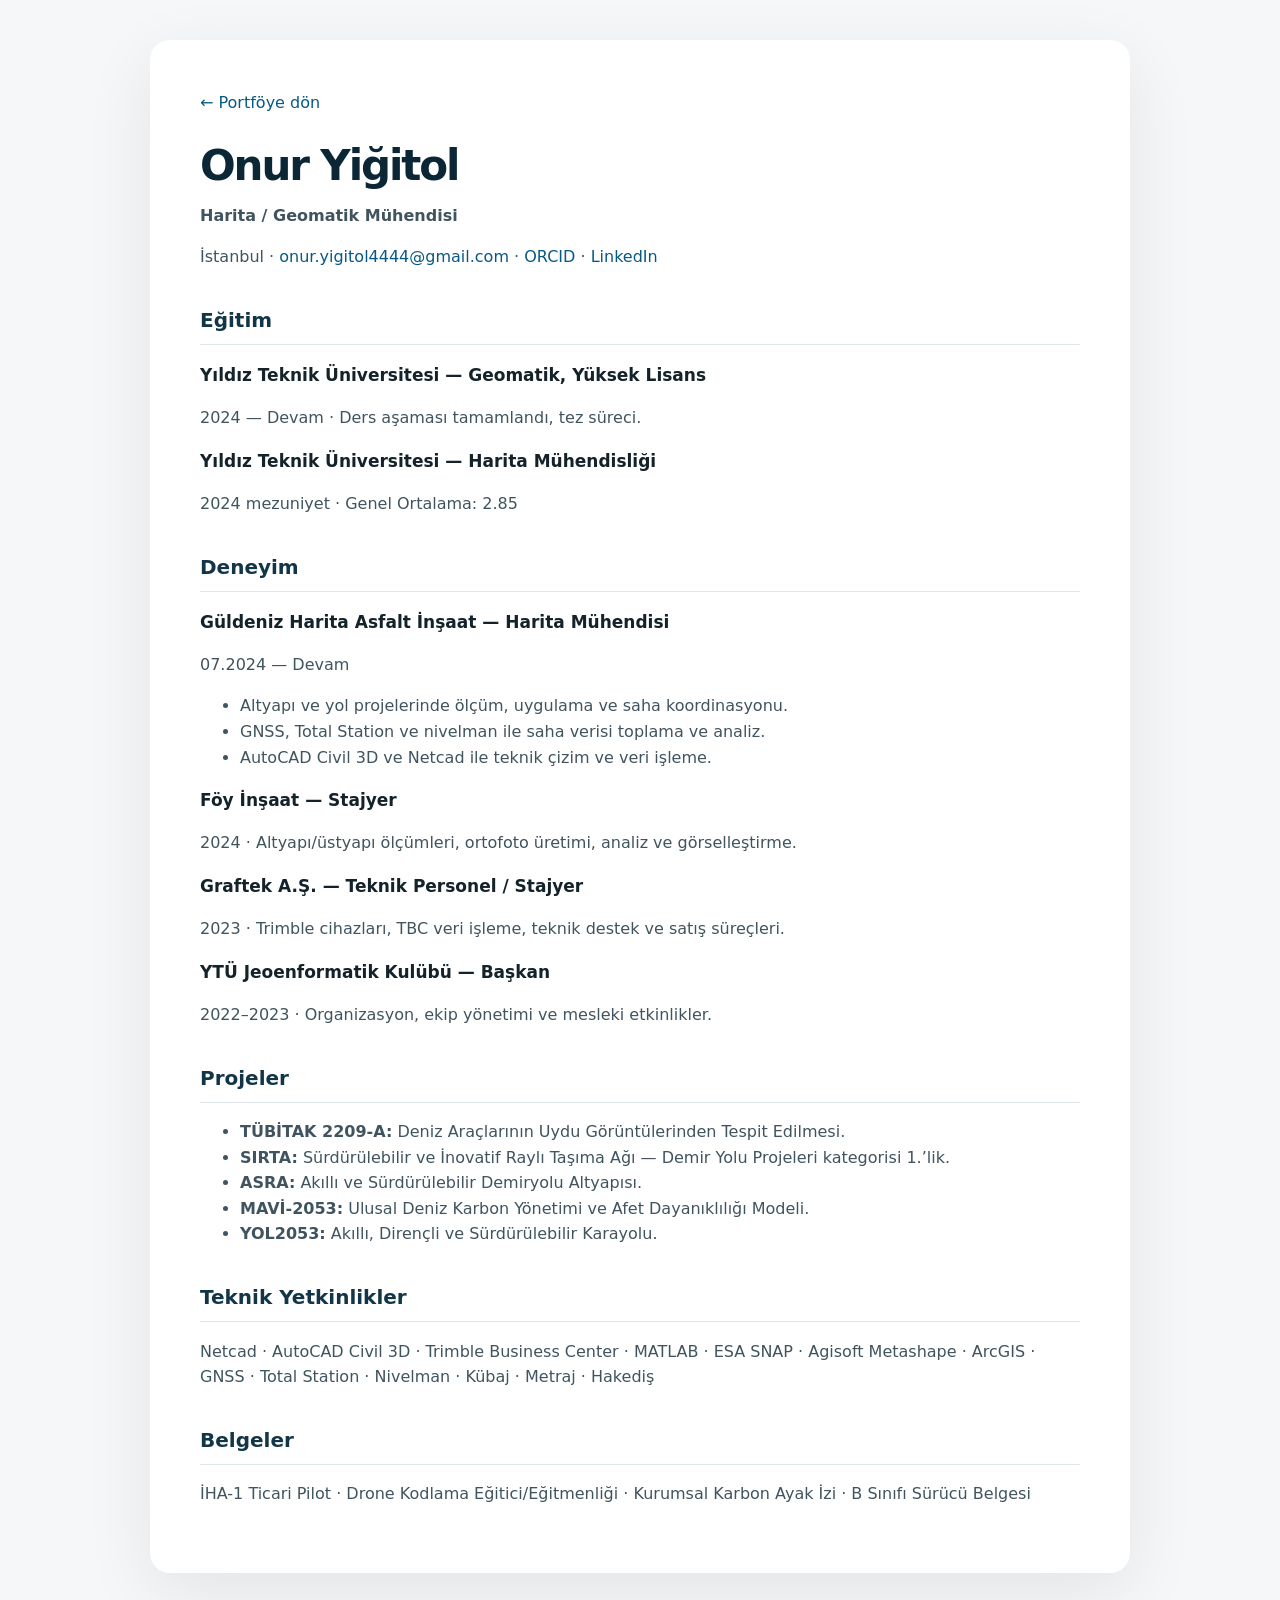
==== cv.html @ c5aec34a "Add web CV page" ====
<!doctype html><html lang="tr"><head><meta charset="utf-8"><meta name="viewport" content="width=device-width,initial-scale=1"><title>Onur Yiğitol | CV</title><link rel="stylesheet" href="styles.css"><style>body{background:#f5f7f8;color:#14222a}.cv{max-width:980px;margin:40px auto;background:#fff;padding:50px;border-radius:20px;box-shadow:0 20px 70px rgba(0,0,0,.08)}.cv h1{font-size:42px;color:#0b2635;margin:0}.cv h2{font-size:20px;margin-top:34px;border-bottom:1px solid #dfe7eb;padding-bottom:8px;color:#123548}.cv h3{font-size:17px;margin-bottom:5px}.cv p,.cv li{color:#40545f}.cv a{color:#075985}.back{display:inline-block;margin-bottom:28px;color:#075985}@media(max-width:700px){.cv{margin:0;border-radius:0;padding:28px 20px}}</style></head><body><main class="cv"><a class="back" href="index.html">← Portföye dön</a><h1>Onur Yiğitol</h1><p><strong>Harita / Geomatik Mühendisi</strong></p><p>İstanbul · <a href="mailto:onur.yigitol4444@gmail.com">onur.yigitol4444@gmail.com</a> · <a href="https://orcid.org/0009-0001-2843-5909">ORCID</a> · <a href="https://www.linkedin.com/in/onur-yi%C4%9Fitol-873518245/">LinkedIn</a></p><h2>Eğitim</h2><h3>Yıldız Teknik Üniversitesi — Geomatik, Yüksek Lisans</h3><p>2024 — Devam · Ders aşaması tamamlandı, tez süreci.</p><h3>Yıldız Teknik Üniversitesi — Harita Mühendisliği</h3><p>2024 mezuniyet · Genel Ortalama: 2.85</p><h2>Deneyim</h2><h3>Güldeniz Harita Asfalt İnşaat — Harita Mühendisi</h3><p>07.2024 — Devam</p><ul><li>Altyapı ve yol projelerinde ölçüm, uygulama ve saha koordinasyonu.</li><li>GNSS, Total Station ve nivelman ile saha verisi toplama ve analiz.</li><li>AutoCAD Civil 3D ve Netcad ile teknik çizim ve veri işleme.</li></ul><h3>Föy İnşaat — Stajyer</h3><p>2024 · Altyapı/üstyapı ölçümleri, ortofoto üretimi, analiz ve görselleştirme.</p><h3>Graftek A.Ş. — Teknik Personel / Stajyer</h3><p>2023 · Trimble cihazları, TBC veri işleme, teknik destek ve satış süreçleri.</p><h3>YTÜ Jeoenformatik Kulübü — Başkan</h3><p>2022–2023 · Organizasyon, ekip yönetimi ve mesleki etkinlikler.</p><h2>Projeler</h2><ul><li><strong>TÜBİTAK 2209-A:</strong> Deniz Araçlarının Uydu Görüntülerinden Tespit Edilmesi.</li><li><strong>SIRTA:</strong> Sürdürülebilir ve İnovatif Raylı Taşıma Ağı — Demir Yolu Projeleri kategorisi 1.’lik.</li><li><strong>ASRA:</strong> Akıllı ve Sürdürülebilir Demiryolu Altyapısı.</li><li><strong>MAVİ-2053:</strong> Ulusal Deniz Karbon Yönetimi ve Afet Dayanıklılığı Modeli.</li><li><strong>YOL2053:</strong> Akıllı, Dirençli ve Sürdürülebilir Karayolu.</li></ul><h2>Teknik Yetkinlikler</h2><p>Netcad · AutoCAD Civil 3D · Trimble Business Center · MATLAB · ESA SNAP · Agisoft Metashape · ArcGIS · GNSS · Total Station · Nivelman · Kübaj · Metraj · Hakediş</p><h2>Belgeler</h2><p>İHA-1 Ticari Pilot · Drone Kodlama Eğitici/Eğitmenliği · Kurumsal Karbon Ayak İzi · B Sınıfı Sürücü Belgesi</p></main></body></html>
---- styles.css ----
:root{--bg:#06131d;--bg2:#0b1f2d;--card:#0e2635;--line:rgba(255,255,255,.12);--text:#eef7fb;--muted:#a9c0cd;--cyan:#6ee7f9;--green:#8bef9c;--gold:#f5d57a;--max:1180px}*{box-sizing:border-box}html{scroll-behavior:smooth}body{margin:0;background:linear-gradient(180deg,#06131d,#081824 55%,#06131d);color:var(--text);font-family:Inter,ui-sans-serif,system-ui,-apple-system,BlinkMacSystemFont,"Segoe UI",sans-serif;line-height:1.6}a{color:inherit;text-decoration:none}.topbar{position:sticky;top:0;z-index:20;height:72px;display:flex;align-items:center;justify-content:space-between;padding:0 max(24px,calc((100vw - var(--max))/2));background:rgba(6,19,29,.82);backdrop-filter:blur(18px);border-bottom:1px solid var(--line)}.brand{display:flex;gap:12px;align-items:center;font-weight:800}.brand-mark{width:38px;height:38px;border:1px solid rgba(110,231,249,.45);border-radius:12px;display:grid;place-items:center;color:var(--cyan);background:rgba(110,231,249,.08)}nav{display:flex;gap:24px}nav a{font-size:14px;color:#c8d8e2}nav a:hover{color:white}.menu{display:none;background:none;border:0;color:white;font-size:24px}.hero{max-width:var(--max);min-height:calc(100vh - 72px);margin:auto;padding:80px 24px;display:grid;grid-template-columns:1.4fr .7fr;align-items:center;gap:72px;position:relative}.hero-grid{position:absolute;inset:0;background-image:linear-gradient(rgba(110,231,249,.035) 1px,transparent 1px),linear-gradient(90deg,rgba(110,231,249,.035) 1px,transparent 1px);background-size:42px 42px;mask-image:linear-gradient(to bottom,black,transparent 86%);pointer-events:none}.eyebrow,.mini{letter-spacing:.16em;font-size:12px;font-weight:800;color:var(--cyan)}h1{font-size:clamp(42px,6vw,76px);line-height:1.03;letter-spacing:-.05em;margin:18px 0 24px;max-width:900px}h1 em{font-style:normal;color:var(--cyan)}.lead{font-size:19px;max-width:760px;color:var(--muted)}.actions{display:flex;gap:12px;margin:32px 0}.btn{padding:13px 18px;border-radius:12px;font-weight:700;border:1px solid var(--line)}.btn.primary{background:var(--cyan);color:#05202a}.btn.secondary{background:rgba(255,255,255,.04)}.hero-badges{display:flex;flex-wrap:wrap;gap:12px;margin-top:30px}.hero-badges span{font-size:13px;padding:10px 12px;border-radius:999px;border:1px solid var(--line);color:#bed0d9;background:rgba(255,255,255,.025)}.hero-badges b{color:white}.portrait-wrap{position:relative}.portrait-frame{border-radius:30px;overflow:hidden;border:1px solid rgba(110,231,249,.25);box-shadow:0 30px 80px rgba(0,0,0,.35);background:#0b2533}.portrait-frame img{width:100%;display:block;aspect-ratio:4/5;object-fit:cover}.profile-note{margin:-34px 18px 0;position:relative;padding:16px 18px;background:rgba(9,28,39,.95);border:1px solid var(--line);border-radius:18px;display:flex;flex-direction:column;box-shadow:0 15px 40px rgba(0,0,0,.3)}.profile-note span{font-size:13px;color:var(--muted)}.section{max-width:var(--max);margin:auto;padding:100px 24px}.section-title{display:grid;grid-template-columns:52px 1fr;gap:20px;margin-bottom:48px}.section-title>span{font-size:13px;color:var(--cyan);padding-top:8px}.section-title p{font-size:12px;letter-spacing:.18em;font-weight:800;color:var(--muted);margin:0}.section-title h2{font-size:clamp(30px,4vw,48px);letter-spacing:-.04em;line-height:1.08;margin:7px 0 0}.about-layout{display:grid;grid-template-columns:1.2fr .8fr;gap:30px}.copy{font-size:18px;color:#c9d8df}.focus-card,.academic-card,.research-panel,.contact-card{border:1px solid var(--line);background:linear-gradient(145deg,rgba(255,255,255,.045),rgba(255,255,255,.018));border-radius:24px;padding:28px}.focus-grid{display:flex;flex-wrap:wrap;gap:9px;margin-top:20px}.focus-grid span,.skills-grid span,.certs span,.chips span{padding:8px 10px;border-radius:10px;background:rgba(110,231,249,.07);border:1px solid rgba(110,231,249,.14);font-size:13px;color:#d7e8ef}.timeline{border-left:1px solid var(--line);margin-left:9px}.exp{display:grid;grid-template-columns:180px 1fr;gap:36px;padding:0 0 42px 30px;position:relative}.exp:before{content:"";position:absolute;left:-6px;top:7px;width:11px;height:11px;border-radius:50%;background:var(--cyan);box-shadow:0 0 0 7px rgba(110,231,249,.08)}.exp-date{color:var(--cyan);font-size:13px;font-weight:800}.exp h3{font-size:22px;margin:0}.exp h4{font-size:14px;margin:3px 0 10px;color:#a9c0cd;font-weight:600}.exp p{margin:0;color:var(--muted)}.project-grid{display:grid;grid-template-columns:repeat(2,1fr);gap:18px}.project-card{min-height:280px;border-radius:26px;padding:26px;border:1px solid var(--line);position:relative;overflow:hidden;display:flex;flex-direction:column;justify-content:flex-end;transition:.25s ease}.project-card:before{content:"";position:absolute;width:240px;height:240px;border-radius:50%;right:-70px;top:-80px;background:radial-gradient(circle,rgba(255,255,255,.16),transparent 68%)}.project-card:hover{transform:translateY(-4px);border-color:rgba(110,231,249,.45)}.accent-a{background:linear-gradient(145deg,#163b32,#0a2026)}.accent-b{background:linear-gradient(145deg,#17345d,#0a2026)}.accent-c{background:linear-gradient(145deg,#3e3820,#0a2026)}.accent-d{background:linear-gradient(145deg,#0d3a53,#0a2026)}.accent-e{background:linear-gradient(145deg,#3b293a,#0a2026)}.accent-f{background:linear-gradient(145deg,#123f47,#0a2026)}.accent-g{background:linear-gradient(145deg,#1f4027,#0a2026)}.accent-h{background:linear-gradient(145deg,#292d57,#0a2026)}.project-symbol{position:absolute;right:24px;top:12px;font-size:92px;font-weight:900;opacity:.07;line-height:1}.tag{align-self:flex-start;padding:6px 9px;border-radius:999px;border:1px solid rgba(255,255,255,.15);font-size:10px;letter-spacing:.12em;font-weight:800;color:#d7e8ef;margin-bottom:12px}.tag.award{color:#ffe9a7;border-color:rgba(245,213,122,.35);background:rgba(245,213,122,.08)}.project-card h3{font-size:28px;margin:0 0 4px}.project-card p{font-size:17px;margin:0 0 12px;color:#d8e5ea}.project-card small{color:#a9c0cd;max-width:520px}.project-more{margin-top:20px;padding:16px 20px;border-left:2px solid var(--cyan);color:var(--muted);background:rgba(255,255,255,.02)}.academic-grid{display:grid;grid-template-columns:repeat(3,1fr);gap:18px}.academic-card h3{font-size:22px;margin:12px 0}.academic-card p{color:var(--muted)}.link-card:hover{border-color:rgba(110,231,249,.45)}.research-panel{margin-top:18px;display:grid;grid-template-columns:1.25fr .75fr;gap:28px;align-items:center}.research-panel h3{font-size:28px;margin:10px 0}.research-panel p{color:var(--muted)}.map-graphic{min-height:190px;border-radius:20px;background:radial-gradient(circle at 30% 30%,rgba(110,231,249,.22),transparent 35%),linear-gradient(145deg,#0d3142,#0a1c28);border:1px solid rgba(110,231,249,.18);display:grid;grid-template-columns:1fr 1fr;gap:10px;padding:20px}.map-graphic span{display:grid;place-items:center;border:1px solid rgba(255,255,255,.11);border-radius:14px;color:var(--cyan);font-size:12px;letter-spacing:.1em;font-weight:800;background:rgba(255,255,255,.03)}.skills-grid{display:grid;grid-template-columns:repeat(3,1fr);gap:18px}.skills-grid>div{border:1px solid var(--line);border-radius:22px;padding:24px;background:rgba(255,255,255,.025)}.skills-grid h3{margin-top:0}.skills-grid span{display:inline-block;margin:4px 2px}.certs{display:flex;flex-wrap:wrap;gap:8px;margin-top:20px}.contact-card{padding:48px}.contact-card h2{font-size:clamp(30px,4vw,50px);line-height:1.08;max-width:900px}.contact-links{display:flex;flex-wrap:wrap;gap:12px;margin-top:30px}.contact-links a{padding:12px 15px;border:1px solid var(--line);border-radius:12px}.contact-links a:hover{border-color:var(--cyan)}footer{max-width:var(--max);margin:auto;padding:30px 24px 50px;border-top:1px solid var(--line);display:flex;justify-content:space-between;color:#7895a5;font-size:13px}.reveal{opacity:0;transform:translateY(18px);transition:.7s ease}.reveal.visible{opacity:1;transform:none}@media(max-width:900px){nav{display:none;position:absolute;top:72px;left:0;right:0;flex-direction:column;background:#081722;padding:20px 24px;border-bottom:1px solid var(--line)}nav.open{display:flex}.menu{display:block}.hero{grid-template-columns:1fr;padding-top:55px}.portrait-wrap{max-width:440px}.about-layout,.academic-grid,.research-panel,.skills-grid{grid-template-columns:1fr}.project-grid{grid-template-columns:1fr}.exp{grid-template-columns:1fr;gap:5px}.contact-card{padding:28px}footer{flex-direction:column;gap:8px}}@media(max-width:560px){h1{font-size:44px}.hero-badges{flex-direction:column;align-items:flex-start}.actions{flex-direction:column}.section{padding:78px 18px}.topbar{padding:0 18px}.section-title{grid-template-columns:35px 1fr}}
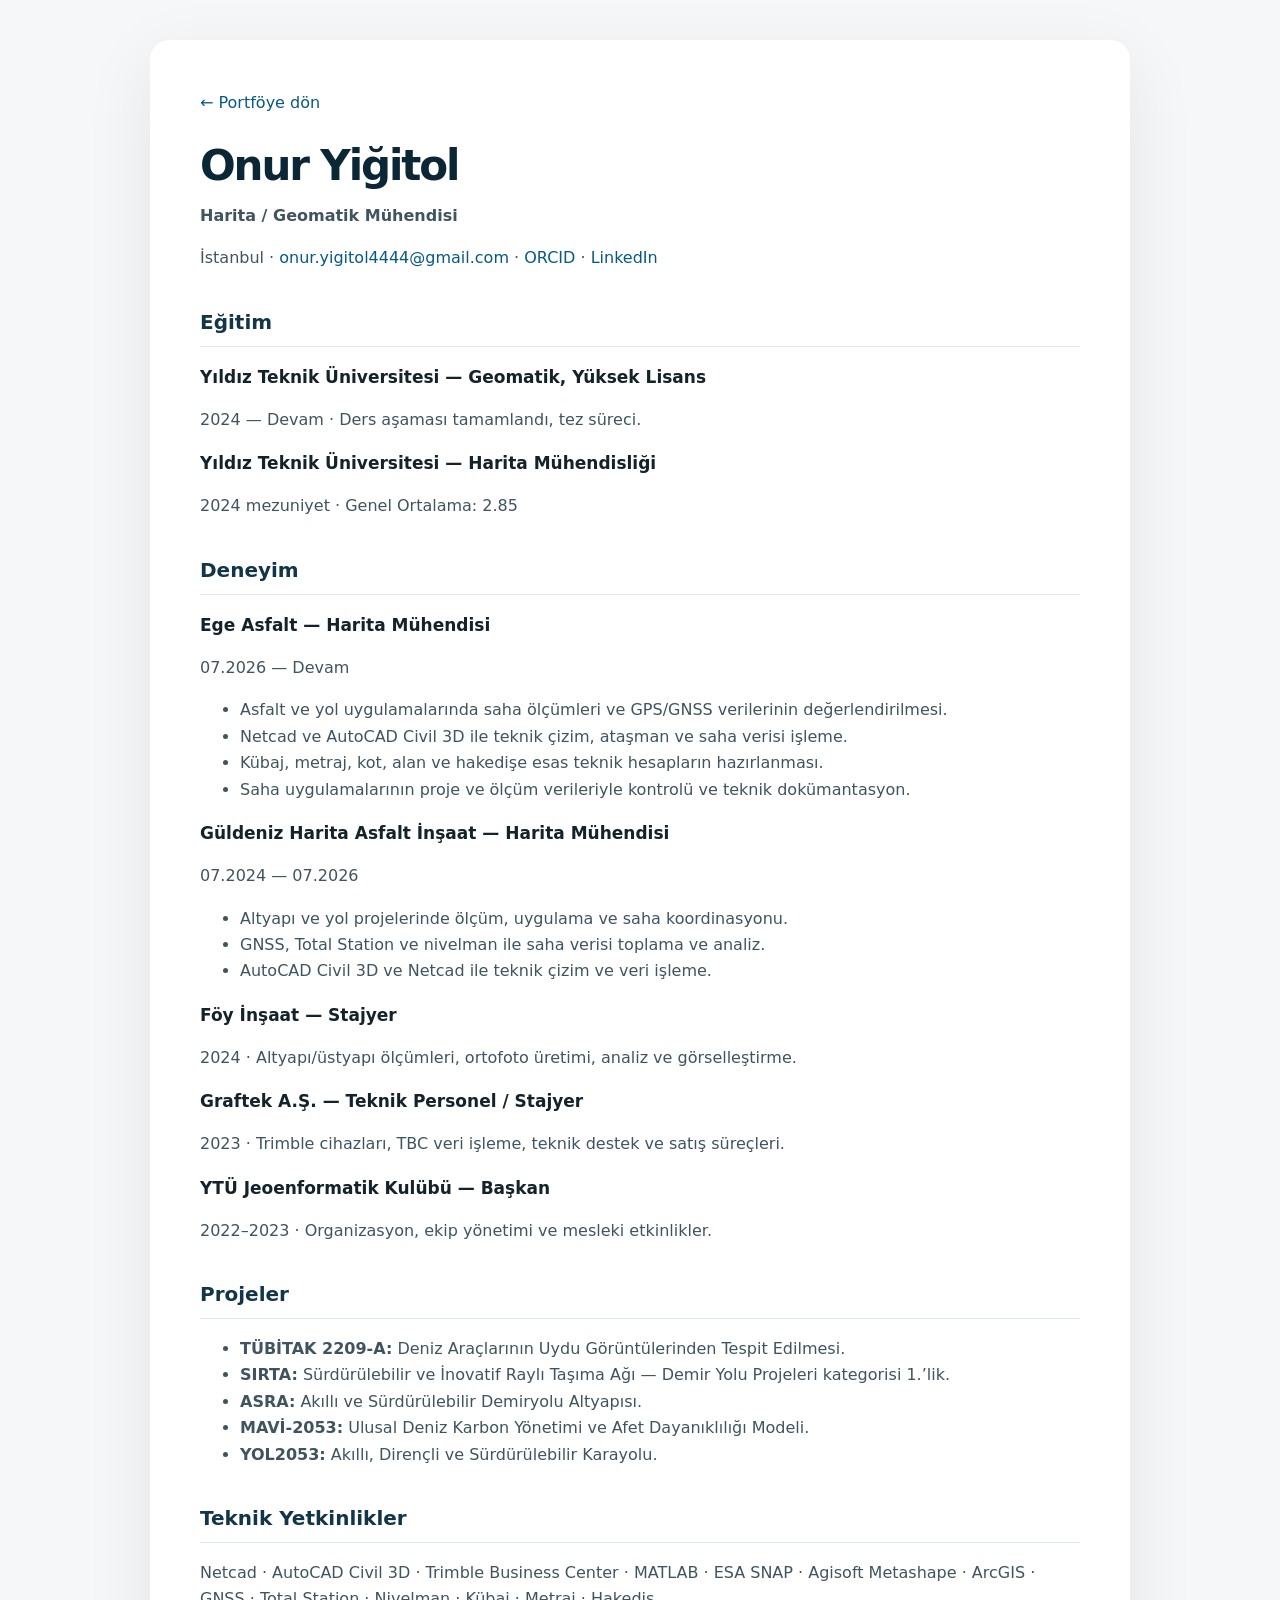
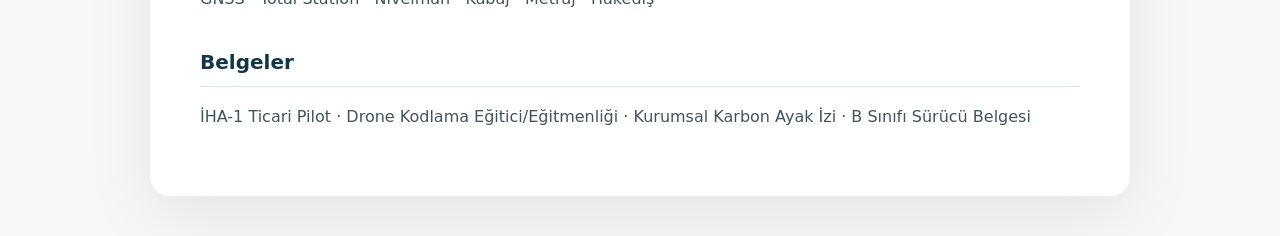
==== commit aa7fc029: "Update CV with Ege Asfalt experience" ====
--- a/cv.html
+++ b/cv.html
@@ -1 +1 @@
-<!doctype html><html lang="tr"><head><meta charset="utf-8"><meta name="viewport" content="width=device-width,initial-scale=1"><title>Onur Yiğitol | CV</title><link rel="stylesheet" href="styles.css"><style>body{background:#f5f7f8;color:#14222a}.cv{max-width:980px;margin:40px auto;background:#fff;padding:50px;border-radius:20px;box-shadow:0 20px 70px rgba(0,0,0,.08)}.cv h1{font-size:42px;color:#0b2635;margin:0}.cv h2{font-size:20px;margin-top:34px;border-bottom:1px solid #dfe7eb;padding-bottom:8px;color:#123548}.cv h3{font-size:17px;margin-bottom:5px}.cv p,.cv li{color:#40545f}.cv a{color:#075985}.back{display:inline-block;margin-bottom:28px;color:#075985}@media(max-width:700px){.cv{margin:0;border-radius:0;padding:28px 20px}}</style></head><body><main class="cv"><a class="back" href="index.html">← Portföye dön</a><h1>Onur Yiğitol</h1><p><strong>Harita / Geomatik Mühendisi</strong></p><p>İstanbul · <a href="mailto:onur.yigitol4444@gmail.com">onur.yigitol4444@gmail.com</a> · <a href="https://orcid.org/0009-0001-2843-5909">ORCID</a> · <a href="https://www.linkedin.com/in/onur-yi%C4%9Fitol-873518245/">LinkedIn</a></p><h2>Eğitim</h2><h3>Yıldız Teknik Üniversitesi — Geomatik, Yüksek Lisans</h3><p>2024 — Devam · Ders aşaması tamamlandı, tez süreci.</p><h3>Yıldız Teknik Üniversitesi — Harita Mühendisliği</h3><p>2024 mezuniyet · Genel Ortalama: 2.85</p><h2>Deneyim</h2><h3>Güldeniz Harita Asfalt İnşaat — Harita Mühendisi</h3><p>07.2024 — Devam</p><ul><li>Altyapı ve yol projelerinde ölçüm, uygulama ve saha koordinasyonu.</li><li>GNSS, Total Station ve nivelman ile saha verisi toplama ve analiz.</li><li>AutoCAD Civil 3D ve Netcad ile teknik çizim ve veri işleme.</li></ul><h3>Föy İnşaat — Stajyer</h3><p>2024 · Altyapı/üstyapı ölçümleri, ortofoto üretimi, analiz ve görselleştirme.</p><h3>Graftek A.Ş. — Teknik Personel / Stajyer</h3><p>2023 · Trimble cihazları, TBC veri işleme, teknik destek ve satış süreçleri.</p><h3>YTÜ Jeoenformatik Kulübü — Başkan</h3><p>2022–2023 · Organizasyon, ekip yönetimi ve mesleki etkinlikler.</p><h2>Projeler</h2><ul><li><strong>TÜBİTAK 2209-A:</strong> Deniz Araçlarının Uydu Görüntülerinden Tespit Edilmesi.</li><li><strong>SIRTA:</strong> Sürdürülebilir ve İnovatif Raylı Taşıma Ağı — Demir Yolu Projeleri kategorisi 1.’lik.</li><li><strong>ASRA:</strong> Akıllı ve Sürdürülebilir Demiryolu Altyapısı.</li><li><strong>MAVİ-2053:</strong> Ulusal Deniz Karbon Yönetimi ve Afet Dayanıklılığı Modeli.</li><li><strong>YOL2053:</strong> Akıllı, Dirençli ve Sürdürülebilir Karayolu.</li></ul><h2>Teknik Yetkinlikler</h2><p>Netcad · AutoCAD Civil 3D · Trimble Business Center · MATLAB · ESA SNAP · Agisoft Metashape · ArcGIS · GNSS · Total Station · Nivelman · Kübaj · Metraj · Hakediş</p><h2>Belgeler</h2><p>İHA-1 Ticari Pilot · Drone Kodlama Eğitici/Eğitmenliği · Kurumsal Karbon Ayak İzi · B Sınıfı Sürücü Belgesi</p></main></body></html>+<!doctype html><html lang="tr"><head><meta charset="utf-8"><meta name="viewport" content="width=device-width,initial-scale=1"><title>Onur Yiğitol | CV</title><link rel="stylesheet" href="styles.css"><style>body{background:#f5f7f8;color:#14222a}.cv{max-width:980px;margin:40px auto;background:#fff;padding:50px;border-radius:20px;box-shadow:0 20px 70px rgba(0,0,0,.08)}.cv h1{font-size:42px;color:#0b2635;margin:0}.cv h2{font-size:20px;margin-top:34px;border-bottom:1px solid #dfe7eb;padding-bottom:8px;color:#123548}.cv h3{font-size:17px;margin-bottom:5px}.cv p,.cv li{color:#40545f;line-height:1.65}.cv a{color:#075985}.back{display:inline-block;margin-bottom:28px;color:#075985}@media(max-width:700px){.cv{margin:0;border-radius:0;padding:28px 20px}}</style></head><body><main class="cv"><a class="back" href="index.html">← Portföye dön</a><h1>Onur Yiğitol</h1><p><strong>Harita / Geomatik Mühendisi</strong></p><p>İstanbul · <a href="mailto:onur.yigitol4444@gmail.com">onur.yigitol4444@gmail.com</a> · <a href="https://orcid.org/0009-0001-2843-5909">ORCID</a> · <a href="https://www.linkedin.com/in/onur-yi%C4%9Fitol-873518245/">LinkedIn</a></p><h2>Eğitim</h2><h3>Yıldız Teknik Üniversitesi — Geomatik, Yüksek Lisans</h3><p>2024 — Devam · Ders aşaması tamamlandı, tez süreci.</p><h3>Yıldız Teknik Üniversitesi — Harita Mühendisliği</h3><p>2024 mezuniyet · Genel Ortalama: 2.85</p><h2>Deneyim</h2><h3>Ege Asfalt — Harita Mühendisi</h3><p>07.2026 — Devam</p><ul><li>Asfalt ve yol uygulamalarında saha ölçümleri ve GPS/GNSS verilerinin değerlendirilmesi.</li><li>Netcad ve AutoCAD Civil 3D ile teknik çizim, ataşman ve saha verisi işleme.</li><li>Kübaj, metraj, kot, alan ve hakedişe esas teknik hesapların hazırlanması.</li><li>Saha uygulamalarının proje ve ölçüm verileriyle kontrolü ve teknik dokümantasyon.</li></ul><h3>Güldeniz Harita Asfalt İnşaat — Harita Mühendisi</h3><p>07.2024 — 07.2026</p><ul><li>Altyapı ve yol projelerinde ölçüm, uygulama ve saha koordinasyonu.</li><li>GNSS, Total Station ve nivelman ile saha verisi toplama ve analiz.</li><li>AutoCAD Civil 3D ve Netcad ile teknik çizim ve veri işleme.</li></ul><h3>Föy İnşaat — Stajyer</h3><p>2024 · Altyapı/üstyapı ölçümleri, ortofoto üretimi, analiz ve görselleştirme.</p><h3>Graftek A.Ş. — Teknik Personel / Stajyer</h3><p>2023 · Trimble cihazları, TBC veri işleme, teknik destek ve satış süreçleri.</p><h3>YTÜ Jeoenformatik Kulübü — Başkan</h3><p>2022–2023 · Organizasyon, ekip yönetimi ve mesleki etkinlikler.</p><h2>Projeler</h2><ul><li><strong>TÜBİTAK 2209-A:</strong> Deniz Araçlarının Uydu Görüntülerinden Tespit Edilmesi.</li><li><strong>SIRTA:</strong> Sürdürülebilir ve İnovatif Raylı Taşıma Ağı — Demir Yolu Projeleri kategorisi 1.’lik.</li><li><strong>ASRA:</strong> Akıllı ve Sürdürülebilir Demiryolu Altyapısı.</li><li><strong>MAVİ-2053:</strong> Ulusal Deniz Karbon Yönetimi ve Afet Dayanıklılığı Modeli.</li><li><strong>YOL2053:</strong> Akıllı, Dirençli ve Sürdürülebilir Karayolu.</li></ul><h2>Teknik Yetkinlikler</h2><p>Netcad · AutoCAD Civil 3D · Trimble Business Center · MATLAB · ESA SNAP · Agisoft Metashape · ArcGIS · GNSS · Total Station · Nivelman · Kübaj · Metraj · Hakediş</p><h2>Belgeler</h2><p>İHA-1 Ticari Pilot · Drone Kodlama Eğitici/Eğitmenliği · Kurumsal Karbon Ayak İzi · B Sınıfı Sürücü Belgesi</p></main></body></html>
